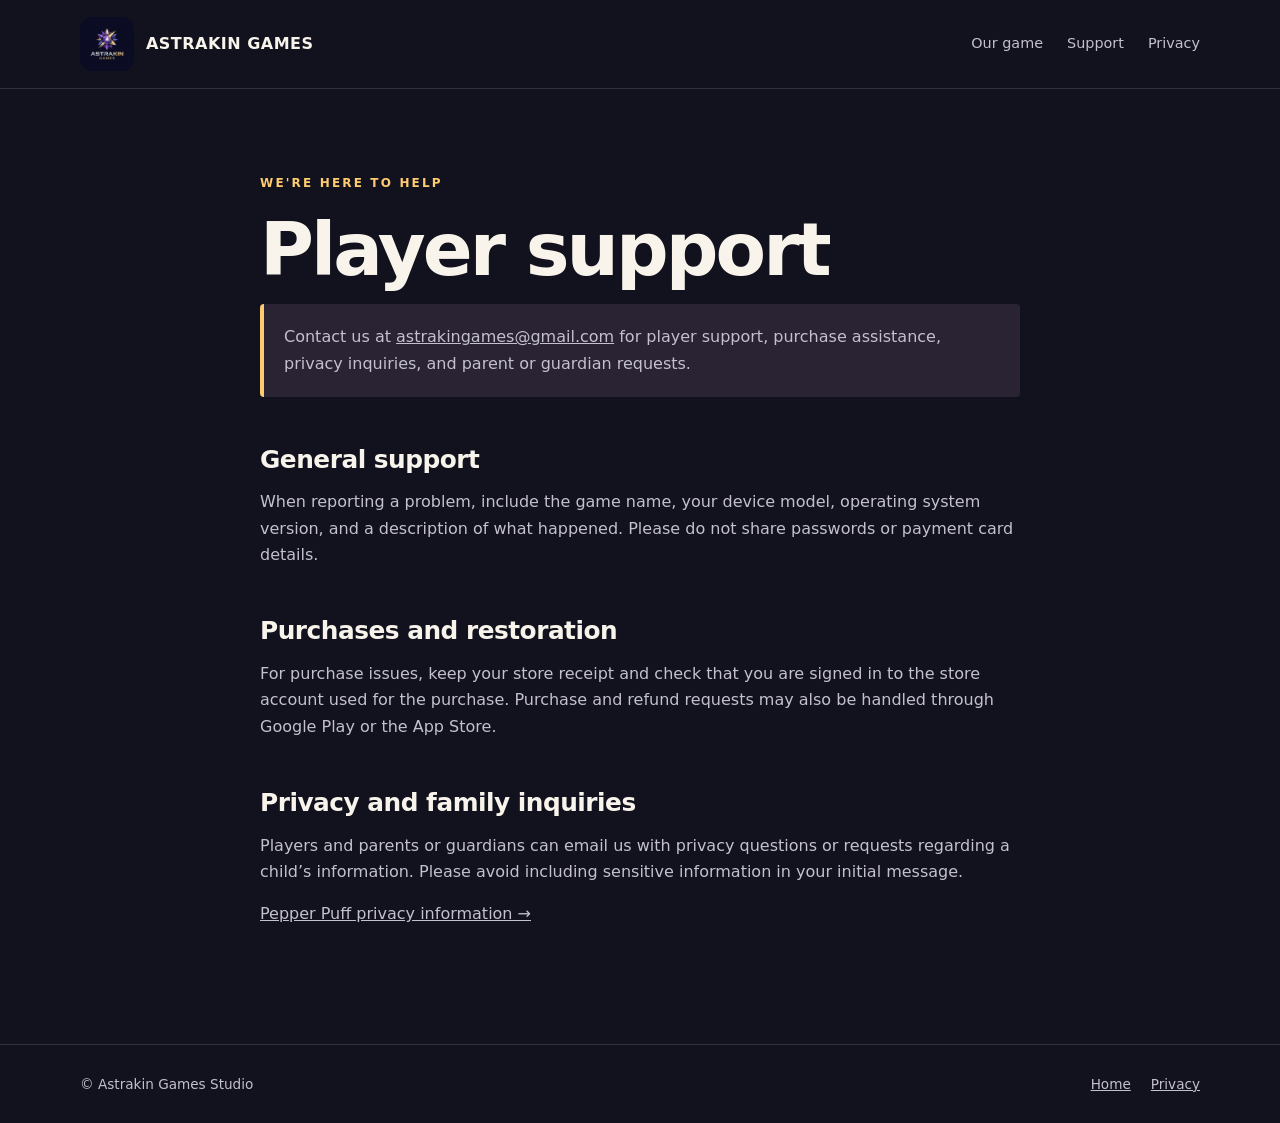
==== support/index.html @ be7b1b11 "Add Astrakin Games Studio website" ====
<!doctype html><html lang="en"><head><meta charset="utf-8"><meta name="viewport" content="width=device-width,initial-scale=1"><meta name="description" content="Player support for Astrakin Games Studio."><title>Support | Astrakin Games Studio</title><link rel="stylesheet" href="/style.css"><link rel="canonical" href="https://astrakingames.github.io/support/"></head><body><header><div class="wrap nav"><a class="brand" href="/"><img src="/assets/studio-logo.png" alt="">ASTRAKIN GAMES</a><nav aria-label="Main navigation"><a href="/#game">Our game</a><a href="/support/" aria-current="page">Support</a><a href="/privacy/pepper-puff-burger-chase/">Privacy</a></nav></div></header><main class="wrap page"><span class="eyebrow">We're here to help</span><h1>Player support</h1><div class="notice"><p>Contact us at <a href="mailto:astrakingames@gmail.com">astrakingames@gmail.com</a> for player support, purchase assistance, privacy inquiries, and parent or guardian requests.</p></div><h2>General support</h2><p>When reporting a problem, include the game name, your device model, operating system version, and a description of what happened. Please do not share passwords or payment card details.</p><h2>Purchases and restoration</h2><p>For purchase issues, keep your store receipt and check that you are signed in to the store account used for the purchase. Purchase and refund requests may also be handled through Google Play or the App Store.</p><h2>Privacy and family inquiries</h2><p>Players and parents or guardians can email us with privacy questions or requests regarding a child’s information. Please avoid including sensitive information in your initial message.</p><p><a href="/privacy/pepper-puff-burger-chase/">Pepper Puff privacy information →</a></p></main><footer><div class="wrap foot"><span>© Astrakin Games Studio</span><div><a href="/">Home</a><a href="/privacy/pepper-puff-burger-chase/">Privacy</a></div></div></footer></body></html>
---- style.css ----
:root{color-scheme:dark;--bg:#11121d;--ink:#f8f4eb;--muted:#c4c0cd;--accent:#ffcb70;--pink:#ed91a4}*{box-sizing:border-box}html{scroll-behavior:smooth}body{margin:0;background:var(--bg);color:var(--ink);font:16px/1.65 system-ui,sans-serif}a{color:inherit}a:focus-visible{outline:3px solid var(--accent);outline-offset:4px}.wrap{width:min(1120px,calc(100% - 40px));margin:auto}header{border-bottom:1px solid #ffffff20}.nav{min-height:88px;display:flex;align-items:center;justify-content:space-between;gap:24px}.brand{display:flex;align-items:center;gap:12px;text-decoration:none;font-weight:800;letter-spacing:.03em}.brand img{width:54px;height:54px;object-fit:contain;border-radius:12px}nav{display:flex;gap:24px;flex-wrap:wrap}nav a{text-decoration:none;color:var(--muted);font-size:.9rem}nav a:hover{color:var(--accent)}.hero{padding:100px 0 90px;display:grid;grid-template-columns:1.15fr .85fr;gap:60px;align-items:center}.eyebrow{text-transform:uppercase;letter-spacing:.18em;color:var(--accent);font-size:.75rem;font-weight:800}h1,h2,h3{line-height:1.08;letter-spacing:-.04em}h1{font-size:clamp(3rem,7vw,6.4rem);margin:.2em 0}h2{font-size:clamp(2.3rem,5vw,4.2rem);margin:.2em 0}p{color:var(--muted)}.lead{font-size:1.2rem;max-width:580px}.button{display:inline-block;background:var(--accent);color:#19131a;border-radius:999px;padding:14px 24px;text-decoration:none;font-weight:800;margin-top:18px}.art{aspect-ratio:1;display:grid;place-items:center;border-radius:32px;background:radial-gradient(circle at 50% 40%,#5a405a,#25243a 65%,#1a1b2b);border:1px solid #ffffff17;overflow:hidden}.art img{width:72%;height:72%;object-fit:contain}.game{background:#f2e5d7;color:#231c27;border-radius:30px;padding:clamp(30px,6vw,72px);display:grid;grid-template-columns:1fr 1fr;gap:36px;align-items:center}.game p{color:#5b4c57}.badge{display:inline-block;background:#252033;color:#fff;padding:8px 14px;border-radius:99px;font-size:.75rem;font-weight:800;letter-spacing:.1em;text-transform:uppercase}.game-mark{min-height:270px;border-radius:22px;background:#df8d80;display:grid;place-items:center;text-align:center;padding:30px;color:#3b2634;font-size:clamp(2rem,4vw,3.5rem);font-weight:900;line-height:1;letter-spacing:-.05em}.section{padding:80px 0}.page{max-width:760px;padding:80px 0 100px}.page h1{font-size:clamp(2.8rem,6vw,4.6rem)}.page h2{font-size:1.55rem;margin-top:2em;letter-spacing:-.02em}.notice{padding:20px;border-left:4px solid var(--accent);background:#292333;border-radius:4px}.notice p{margin:0}.page li{color:var(--muted);margin:.5em 0}footer{border-top:1px solid #ffffff20;padding:28px 0;color:var(--muted);font-size:.85rem}.foot{display:flex;justify-content:space-between;gap:20px;flex-wrap:wrap}.foot div{display:flex;gap:20px}@media(max-width:700px){.nav{padding:16px 0;align-items:flex-start;flex-direction:column;gap:12px}.hero{grid-template-columns:1fr;padding:60px 0;gap:32px}.art{max-height:340px}.game{grid-template-columns:1fr}.section{padding:50px 0}nav{gap:18px}}
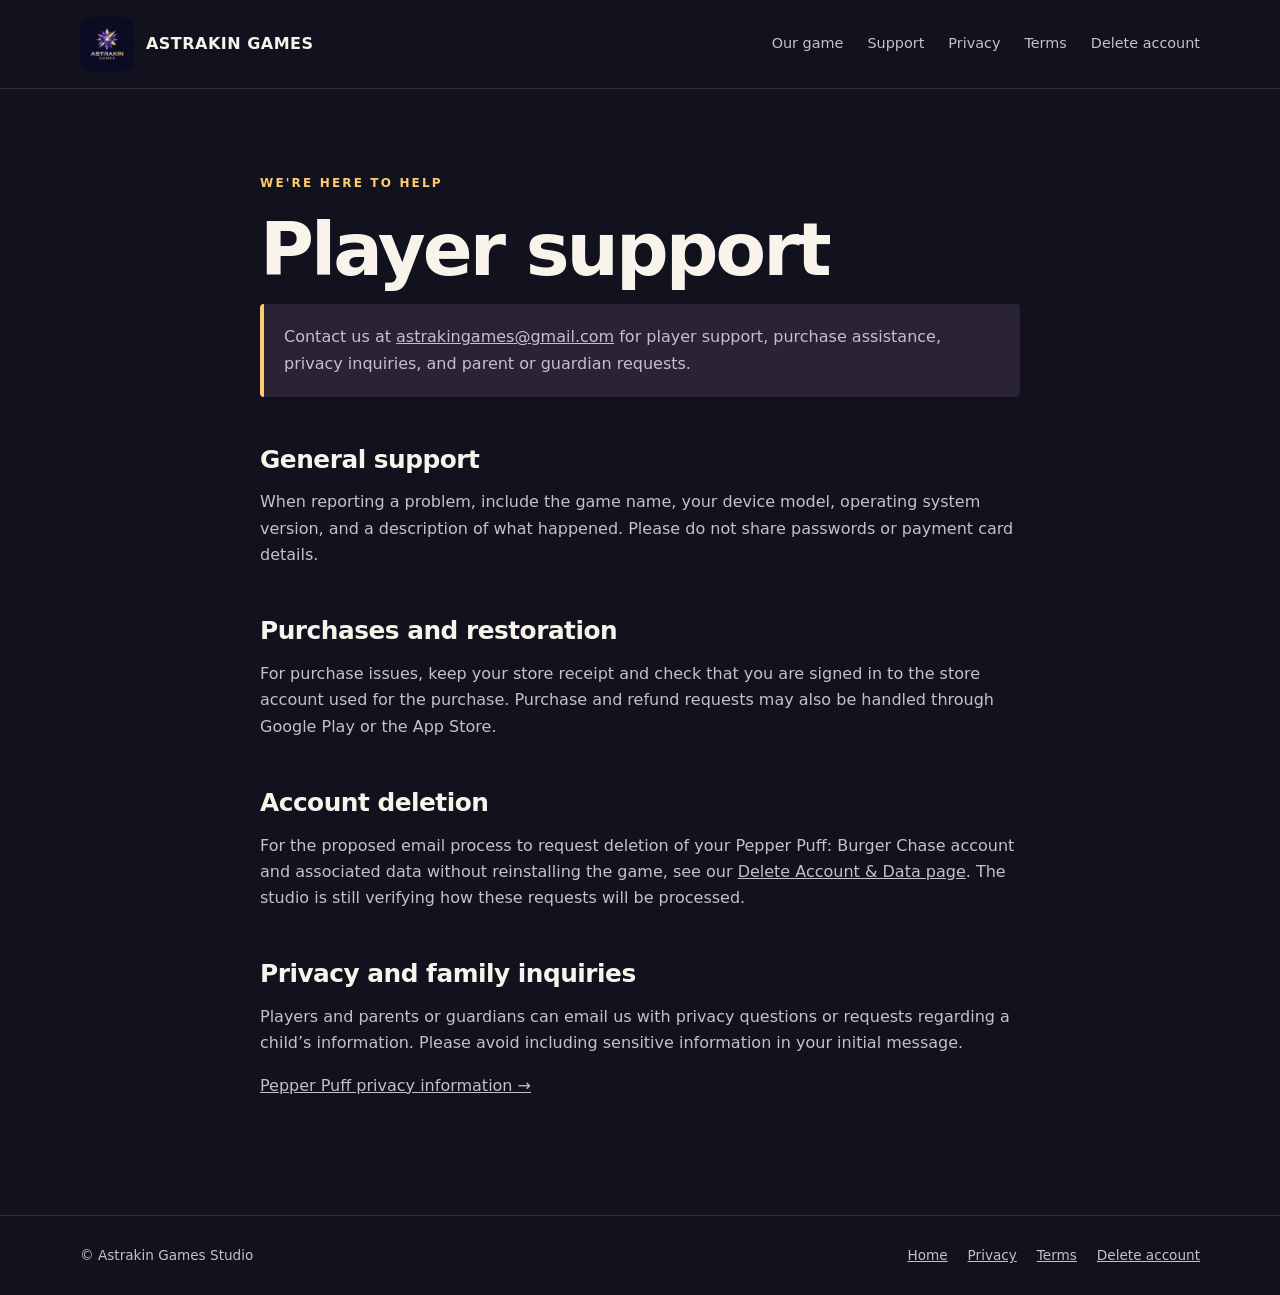
==== commit 32f6831c: "Update player support and deletion guidance" ====
--- a/support/index.html
+++ b/support/index.html
@@ -1 +1 @@
-<!doctype html><html lang="en"><head><meta charset="utf-8"><meta name="viewport" content="width=device-width,initial-scale=1"><meta name="description" content="Player support for Astrakin Games Studio."><title>Support | Astrakin Games Studio</title><link rel="stylesheet" href="/style.css"><link rel="canonical" href="https://astrakingames.github.io/support/"></head><body><header><div class="wrap nav"><a class="brand" href="/"><img src="/assets/studio-logo.png" alt="">ASTRAKIN GAMES</a><nav aria-label="Main navigation"><a href="/#game">Our game</a><a href="/support/" aria-current="page">Support</a><a href="/privacy/pepper-puff-burger-chase/">Privacy</a></nav></div></header><main class="wrap page"><span class="eyebrow">We're here to help</span><h1>Player support</h1><div class="notice"><p>Contact us at <a href="mailto:astrakingames@gmail.com">astrakingames@gmail.com</a> for player support, purchase assistance, privacy inquiries, and parent or guardian requests.</p></div><h2>General support</h2><p>When reporting a problem, include the game name, your device model, operating system version, and a description of what happened. Please do not share passwords or payment card details.</p><h2>Purchases and restoration</h2><p>For purchase issues, keep your store receipt and check that you are signed in to the store account used for the purchase. Purchase and refund requests may also be handled through Google Play or the App Store.</p><h2>Privacy and family inquiries</h2><p>Players and parents or guardians can email us with privacy questions or requests regarding a child’s information. Please avoid including sensitive information in your initial message.</p><p><a href="/privacy/pepper-puff-burger-chase/">Pepper Puff privacy information →</a></p></main><footer><div class="wrap foot"><span>© Astrakin Games Studio</span><div><a href="/">Home</a><a href="/privacy/pepper-puff-burger-chase/">Privacy</a></div></div></footer></body></html>
+<!doctype html><html lang="en"><head><meta charset="utf-8"><meta name="viewport" content="width=device-width,initial-scale=1"><meta name="description" content="Player support for Astrakin Games Studio."><title>Support | Astrakin Games Studio</title><link rel="stylesheet" href="/style.css"><link rel="canonical" href="https://astrakingames.github.io/support/"></head><body><header><div class="wrap nav"><a class="brand" href="/"><img src="/assets/studio-logo.png" alt="">ASTRAKIN GAMES</a><nav aria-label="Main navigation"><a href="/#game">Our game</a><a href="/support/" aria-current="page">Support</a><a href="/privacy/pepper-puff-burger-chase/">Privacy</a><a href="/terms/pepper-puff-burger-chase/">Terms</a><a href="/delete-account/pepper-puff-burger-chase/">Delete account</a></nav></div></header><main class="wrap page"><span class="eyebrow">We're here to help</span><h1>Player support</h1><div class="notice"><p>Contact us at <a href="mailto:astrakingames@gmail.com">astrakingames@gmail.com</a> for player support, purchase assistance, privacy inquiries, and parent or guardian requests.</p></div><h2>General support</h2><p>When reporting a problem, include the game name, your device model, operating system version, and a description of what happened. Please do not share passwords or payment card details.</p><h2>Purchases and restoration</h2><p>For purchase issues, keep your store receipt and check that you are signed in to the store account used for the purchase. Purchase and refund requests may also be handled through Google Play or the App Store.</p><h2>Account deletion</h2><p>For the proposed email process to request deletion of your Pepper Puff: Burger Chase account and associated data without reinstalling the game, see our <a href="/delete-account/pepper-puff-burger-chase/">Delete Account &amp; Data page</a>. The studio is still verifying how these requests will be processed.</p><h2>Privacy and family inquiries</h2><p>Players and parents or guardians can email us with privacy questions or requests regarding a child’s information. Please avoid including sensitive information in your initial message.</p><p><a href="/privacy/pepper-puff-burger-chase/">Pepper Puff privacy information →</a></p></main><footer><div class="wrap foot"><span>© Astrakin Games Studio</span><div><a href="/">Home</a><a href="/privacy/pepper-puff-burger-chase/">Privacy</a><a href="/terms/pepper-puff-burger-chase/">Terms</a><a href="/delete-account/pepper-puff-burger-chase/">Delete account</a></div></div></footer></body></html>
